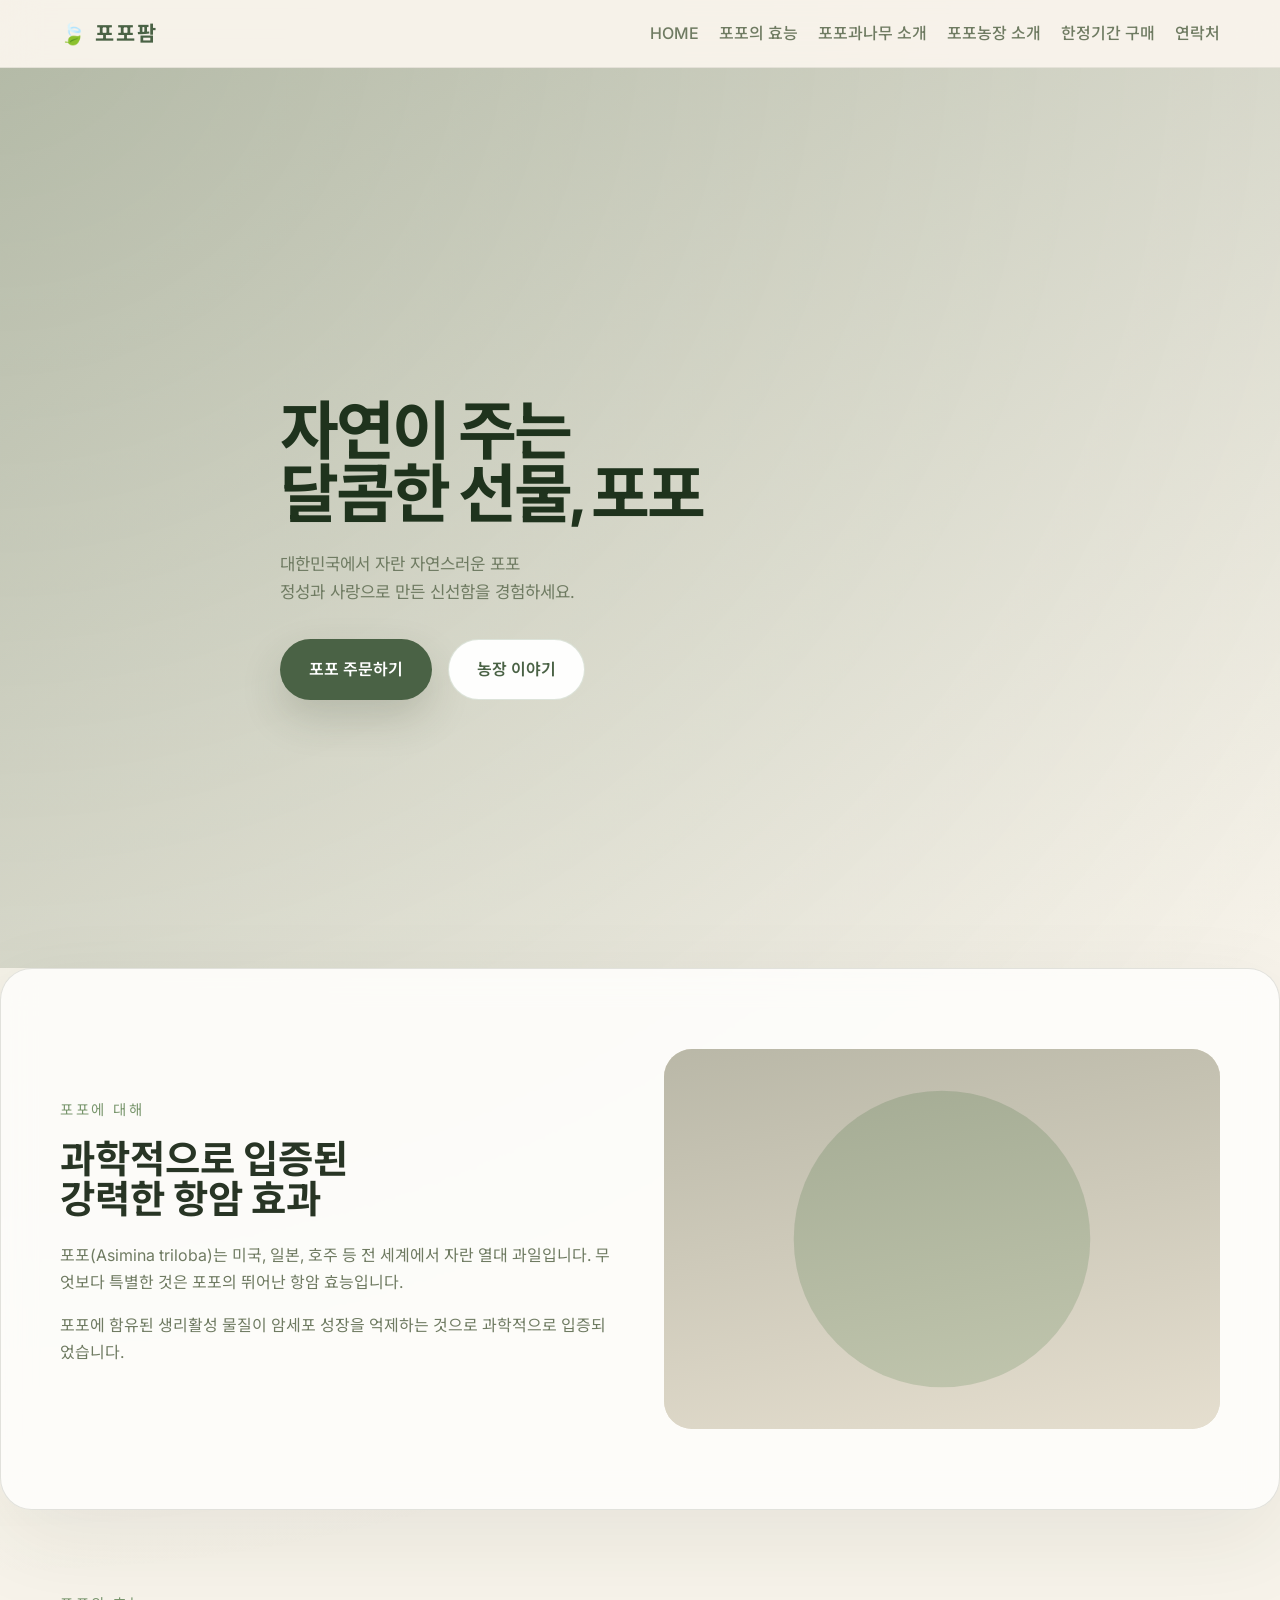
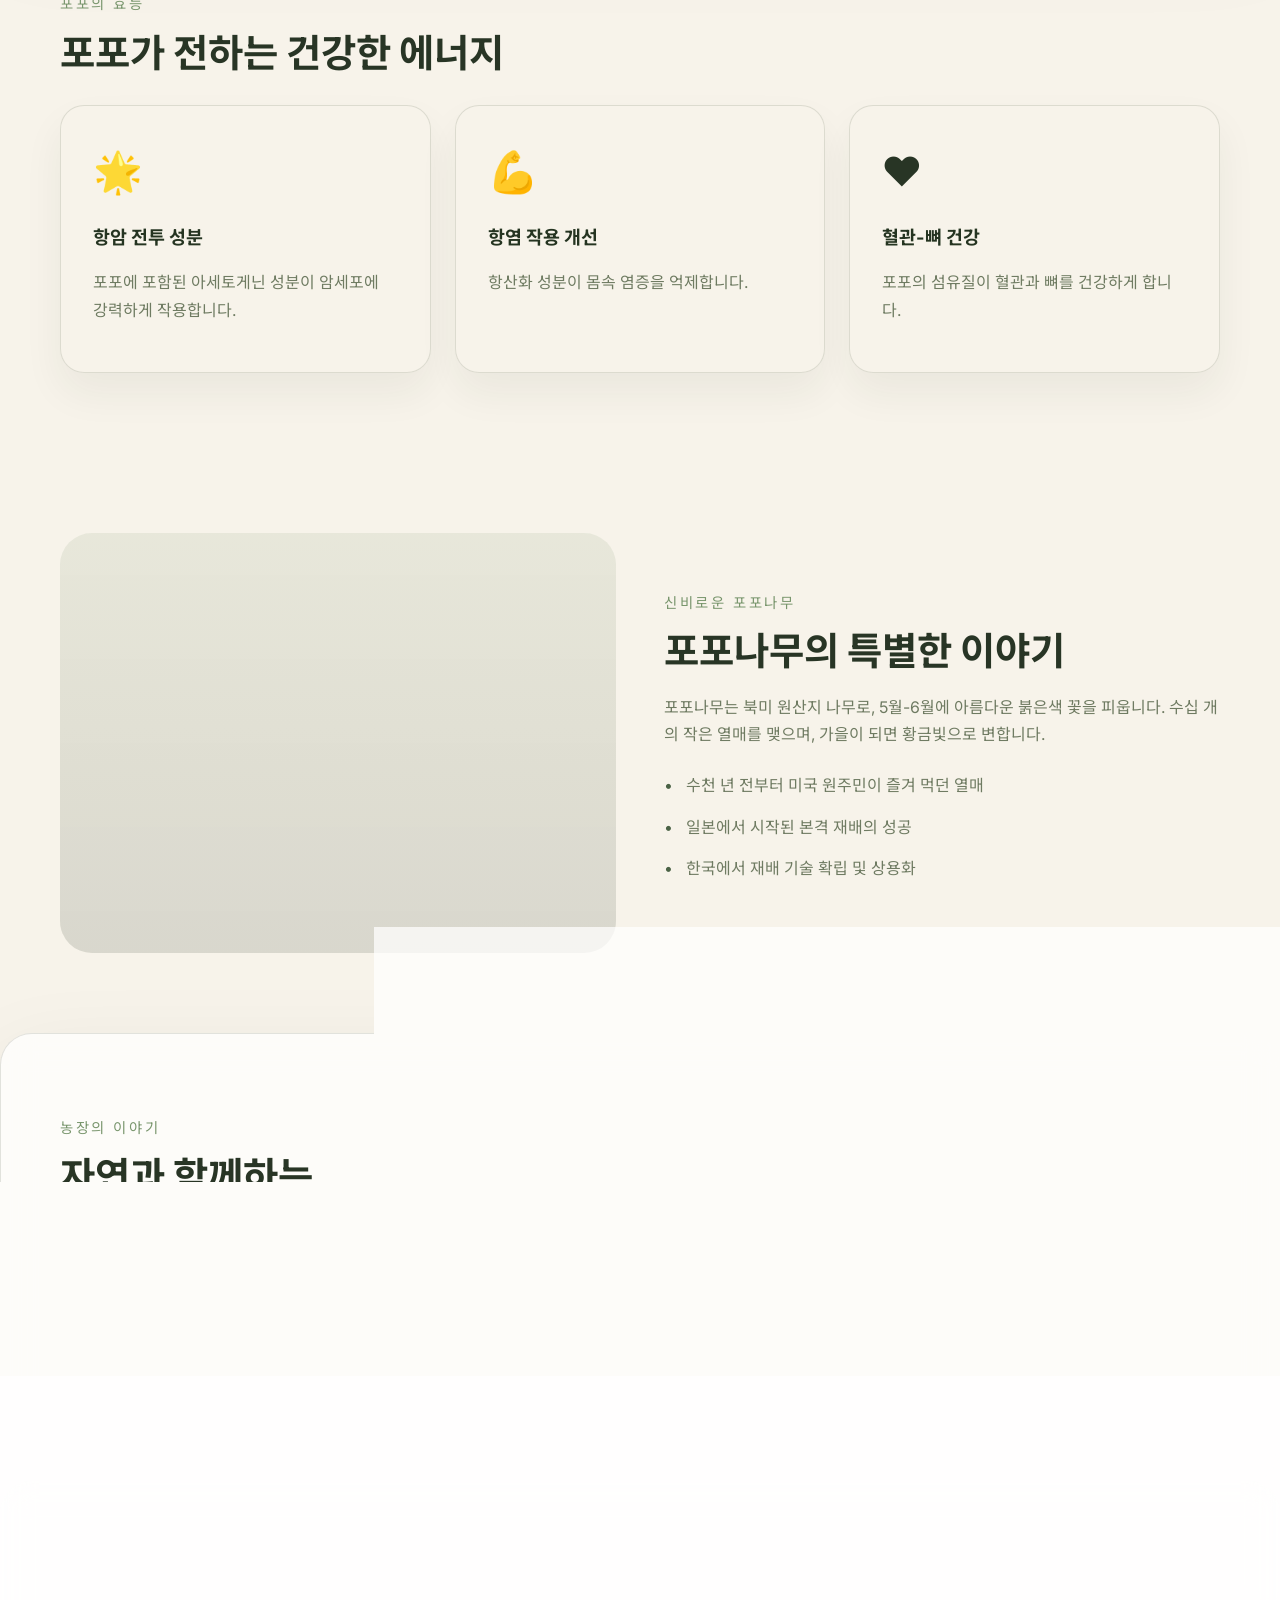
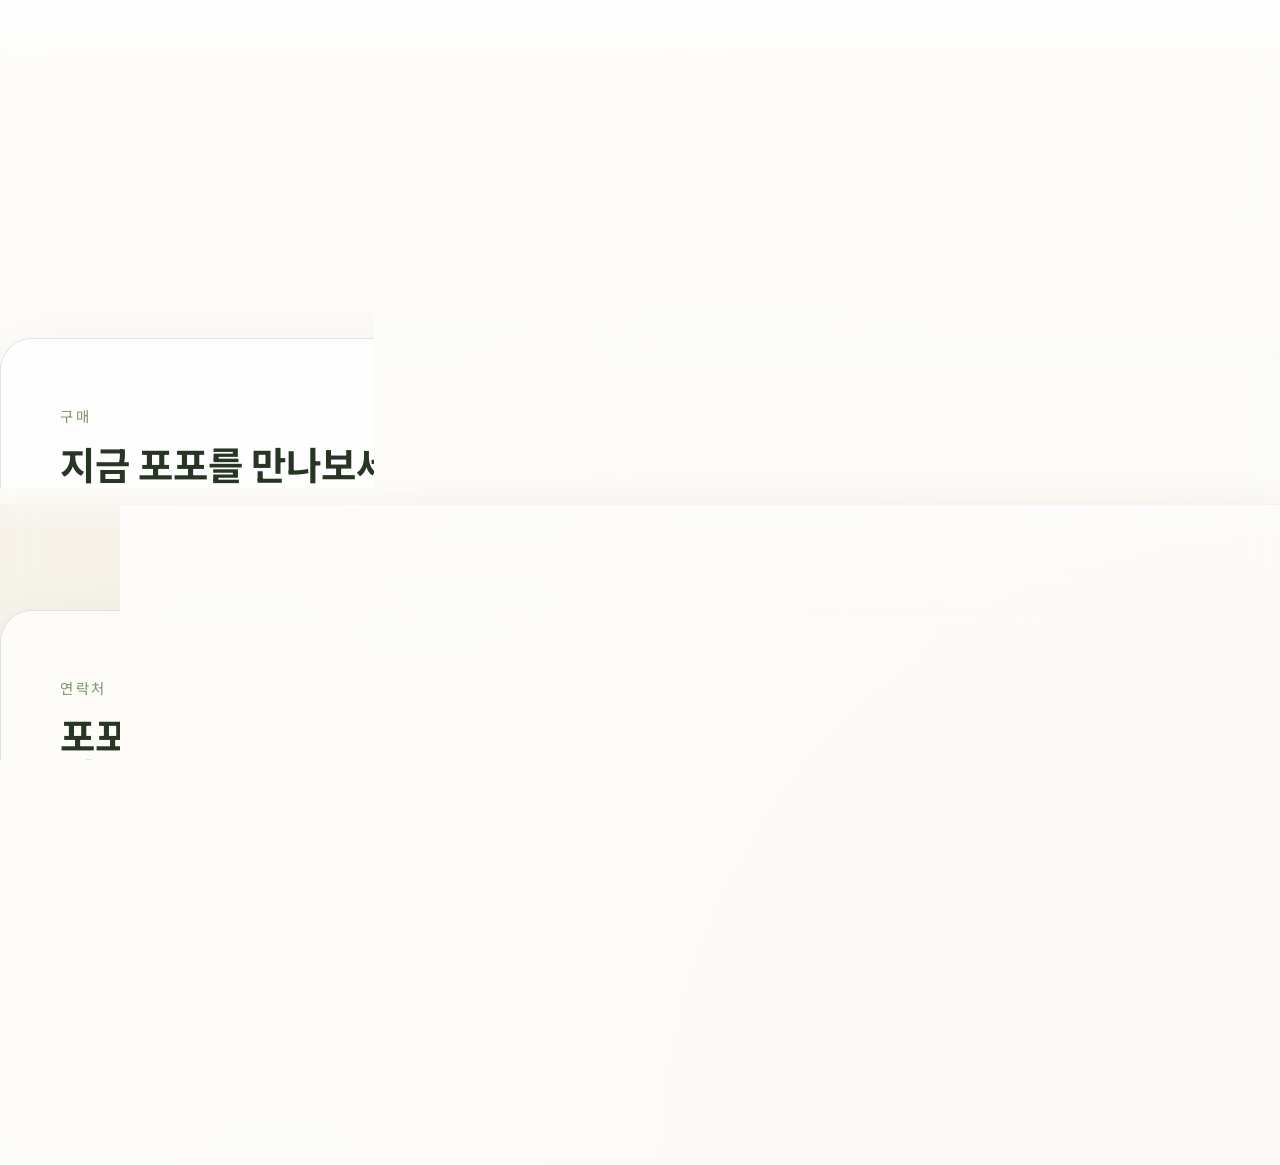
==== index.html @ f899f11c "first commit" ====
<!DOCTYPE html>
<html lang="ko">
<head>
  <meta charset="UTF-8" />
  <meta name="viewport" content="width=device-width, initial-scale=1.0" />
  <title>Haemi Popo Farm | 해미포포 농장</title>
  <meta name="description" content="Premium organic pawpaw farm brand from Korea. Discover the story, health benefits, and seasonality of Haemi Popo Farm." />
  <link rel="preconnect" href="https://fonts.googleapis.com" />
  <link rel="preconnect" href="https://fonts.gstatic.com" crossorigin />
  <link href="https://fonts.googleapis.com/css2?family=Inter:wght@400;500;600;700;800&family=Noto+Sans+KR:wght@400;500;600;700&display=swap" rel="stylesheet" />
  <link rel="stylesheet" href="styles.css" />
</head>
<body>
  <header class="site-header">
    <div class="container header-inner">
      <a class="brand" href="#hero">
        <span class="logo">🍃 포포팜</span>
      </a>
      <nav class="site-nav">
        <a href="#hero">HOME</a>
        <a href="#benefits">포포의 효능</a>
        <a href="#tree">포포과나무 소개</a>
        <a href="#story">포포농장 소개</a>
        <a href="buy.html">한정기간 구매</a>
        <a href="#contact">연락처</a>
      </nav>
      <button class="menu-toggle" aria-label="메뉴 열기">☰</button>
    </div>
  </header>

  <main>
    <section id="hero" class="hero-section">
      <div class="hero-overlay"></div>
      <div class="container hero-content">
        <h1>자연이 주는<br>달콤한 선물, 포포</h1>
        <p class="hero-copy">대한민국에서 자란 자연스러운 포포<br>정성과 사랑으로 만든 신선함을 경험하세요.</p>
        <div class="hero-actions">
          <a class="button button-primary" href="buy.html">포포 주문하기</a>
          <a class="button button-secondary" href="#story">농장 이야기</a>
        </div>
      </div>
    </section>

    <section id="about" class="panel panel-card reveal">
      <div class="container grid-2">
        <div>
          <span class="section-label">포포에 대해</span>
          <h2>과학적으로 입증된<br>강력한 항암 효과</h2>
          <p>포포(Asimina triloba)는 미국, 일본, 호주 등 전 세계에서 자란 열대 과일입니다. 무엇보다 특별한 것은 포포의 뛰어난 항암 효능입니다.</p>
          <p>포포에 함유된 생리활성 물질이 암세포 성장을 억제하는 것으로 과학적으로 입증되었습니다.</p>
        </div>
        <div class="photo-card photo-card-large">
          <div class="photo-card-inner" style="background-image: linear-gradient(170deg, rgba(34, 51, 33, 0.22), rgba(255, 255, 255, 0.04)), url('data:image/svg+xml,<svg xmlns=%22http://www.w3.org/2000/svg%22 viewBox=%220 0 300 300%22><rect fill=%22%23e4ddcd%22 width=%22300%22 height=%22300%22/><circle cx=%22150%22 cy=%22150%22 r=%2280%22 fill=%22%2378956c%22 opacity=%220.3%22/></svg>');"></div>
        </div>
      </div>
    </section>

    <section id="benefits" class="panel reveal">
      <div class="container">
        <span class="section-label">포포의 효능</span>
        <h2>포포가 전하는 건강한 에너지</h2>
        <div class="benefits-grid">
          <article class="benefit-item">
            <div class="benefit-icon">🌟</div>
            <h3>항암 전투 성분</h3>
            <p>포포에 포함된 아세토게닌 성분이 암세포에 강력하게 작용합니다.</p>
          </article>
          <article class="benefit-item">
            <div class="benefit-icon">💪</div>
            <h3>항염 작용 개선</h3>
            <p>항산화 성분이 몸속 염증을 억제합니다.</p>
          </article>
          <article class="benefit-item">
            <div class="benefit-icon">❤️</div>
            <h3>혈관-뼈 건강</h3>
            <p>포포의 섬유질이 혈관과 뼈를 건강하게 합니다.</p>
          </article>
        </div>
      </div>
    </section>

    <section id="tree" class="panel panel-split reveal">
      <div class="container grid-2 reverse-on-mobile">
        <div class="panel-image panel-image-tree"></div>
        <div>
          <span class="section-label">신비로운 포포나무</span>
          <h2>포포나무의 특별한 이야기</h2>
          <p>포포나무는 북미 원산지 나무로, 5월-6월에 아름다운 붉은색 꽃을 피웁니다. 수십 개의 작은 열매를 맺으며, 가을이 되면 황금빛으로 변합니다.</p>
          <ul class="list-simple">
            <li>수천 년 전부터 미국 원주민이 즐겨 먹던 열매</li>
            <li>일본에서 시작된 본격 재배의 성공</li>
            <li>한국에서 재배 기술 확립 및 상용화</li>
          </ul>
        </div>
      </div>
    </section>

    <section id="story" class="panel panel-card reveal">
      <div class="container grid-2">
        <div>
          <span class="section-label">농장의 이야기</span>
          <h2>자연과 함께하는<br>포포농장의 여정</h2>
          <p>포포농장은 자연의 리듬에 맞춰 포포를 재배합니다. 햇빛, 바람, 빗소리까지 모두가 포포의 성장에 영향을 미칩니다.</p>
          <p>우리는 포포를 상품이 아닌 자연의 선물로 봅니다. 농부의 손으로 정성스럽게 키운 포포는 여러분의 건강과 행복을 위해 자라고 있습니다.</p>
        </div>
        <div class="quote-card">
          <p>"자연이 주는 건강함과 농장의 따뜻한 감성을 모두에게 전하고 싶습니다."</p>
          <span>— 포포 농장주</span>
        </div>
      </div>
    </section>

    <section id="season" class="panel panel-season reveal">
      <div class="container">
        <span class="section-label">판매 기간</span>
        <h2>9월 중순~10월 말</h2>
        <p>포포농장의 신선한 포포는 매년 9월 중순부터 10월 말까지 한정 판매됩니다. 자연이 만든 최고의 맛을 이 시기에만 경험할 수 있습니다.</p>
        <div class="season-grid">
          <div class="season-card">
            <h3>출시</h3>
            <p>9월 중순</p>
          </div>
          <div class="season-card">
            <h3>최적</h3>
            <p>10월 초</p>
          </div>
          <div class="season-card">
            <h3>마감</h3>
            <p>10월 말</p>
          </div>
        </div>
      </div>
    </section>

    <section id="purchase" class="panel panel-cta reveal">
      <div class="container cta-content">
        <div>
          <span class="section-label">구매</span>
          <h2>지금 포포를 만나보세요</h2>
          <p>자연이 빚어낸 달콤한 선물을 당신의 집 앞까지 배송해 드립니다.</p>
        </div>
        <a class="button button-primary" href="buy.html">구매 페이지로 이동</a>
      </div>
    </section>

    <section id="contact" class="panel panel-contact reveal">
      <div class="container grid-2 reverse-on-mobile">
        <div>
          <span class="section-label">연락처</span>
          <h2>포포농장에<br>연락하세요</h2>
          <p>문의사항, 주문, 협업 제안 등 언제든지 연락주세요. 포포농장의 신선한 소식을 전해드립니다.</p>
          <div class="contact-grid">
            <div>
              <strong>📧 이메일</strong>
              <p><a href="mailto:popopark@farm.com">popopark@farm.com</a></p>
            </div>
            <div>
              <strong>📞 전화</strong>
              <p><a href="tel:010-1234-5678">010-1234-5678</a></p>
            </div>
            <div>
              <strong>🕐 운영시간</strong>
              <p>9월 중순 ~ 10월 말</p>
            </div>
            <div>
              <strong>📍 위치</strong>
              <p>경북 경산시</p>
            </div>
          </div>
        </div>
        <div class="photo-card photo-card-small"></div>
      </div>
    </section>
  </main>

  <script src="script.js"></script>
</body>
</html>
---- styles.css ----
:root {
  color-scheme: light;
  font-family: 'Inter', 'Noto Sans KR', system-ui, sans-serif;
  color: #24311a;
  background: #f7f3ea;
  --bg: #f7f3ea;
  --surface: rgba(255, 255, 255, 0.9);
  --surface-strong: rgba(255, 255, 255, 0.98);
  --text: #283525;
  --muted: #6f7b62;
  --accent: #78956c;
  --accent-dark: #4a6245;
  --border: rgba(102, 108, 91, 0.18);
  --shadow: 0 30px 90px rgba(40, 49, 26, 0.08);
}

* {
  box-sizing: border-box;
}

html {
  scroll-behavior: smooth;
}

body {
  margin: 0;
  min-height: 100vh;
  background: radial-gradient(circle at top left, rgba(178, 195, 159, 0.14), transparent 35%),
    radial-gradient(circle at bottom right, rgba(201, 188, 159, 0.15), transparent 30%),
    var(--bg);
  color: var(--text);
  line-height: 1.7;
}

img {
  max-width: 100%;
  display: block;
}

button,
input,
textarea,
select {
  font: inherit;
}

.container {
  width: min(1160px, calc(100% - 3rem));
  margin: 0 auto;
}

.site-header {
  position: sticky;
  top: 0;
  z-index: 20;
  backdrop-filter: blur(18px);
  background: rgba(247, 243, 234, 0.85);
  border-bottom: 1px solid rgba(102, 108, 91, 0.12);
}

.header-inner {
  display: flex;
  align-items: center;
  justify-content: space-between;
  gap: 1rem;
  padding: 1rem 0;
}

.brand {
  font-size: 1rem;
  font-weight: 700;
  letter-spacing: 0.12em;
  color: var(--accent-dark);
  text-decoration: none;
}

.logo {
  font-size: 1.3rem;
}

.site-nav {
  display: flex;
  gap: 1.25rem;
  align-items: center;
}

.site-nav a {
  color: var(--muted);
  text-decoration: none;
  font-weight: 500;
  transition: color 0.25s ease;
}

.site-nav a:hover,
.site-nav a:focus-visible {
  color: var(--accent-dark);
}

.menu-toggle {
  display: none;
  border: none;
  background: transparent;
  color: var(--accent-dark);
  font-size: 1.5rem;
}

.hero-section {
  position: relative;
  min-height: 100vh;
  display: flex;
  align-items: center;
  padding: 4rem 0;
  overflow: hidden;
}

.hero-overlay {
  position: absolute;
  inset: 0;
  background: linear-gradient(to bottom right, rgba(30, 55, 20, 0.28), rgba(247, 243, 234, 0.1));
  pointer-events: none;
}

.hero-content {
  position: relative;
  max-width: 720px;
  padding-top: 4rem;
}

.eyebrow {
  margin: 0 0 1rem;
  display: inline-block;
  font-size: 0.85rem;
  letter-spacing: 0.2em;
  text-transform: uppercase;
  color: var(--accent);
}

.hero-section h1 {
  margin: 0;
  font-size: clamp(3rem, 5vw, 4.8rem);
  line-height: 0.98;
  letter-spacing: -0.05em;
  color: #1f331d;
}

.hero-copy {
  margin: 1.5rem 0 2rem;
  max-width: 34rem;
  font-size: 1.05rem;
  color: var(--muted);
}

.hero-actions {
  display: flex;
  flex-wrap: wrap;
  gap: 1rem;
}

.button {
  display: inline-flex;
  align-items: center;
  justify-content: center;
  padding: 1rem 1.75rem;
  border-radius: 999px;
  border: 1px solid transparent;
  text-decoration: none;
  font-weight: 600;
  transition: transform 0.25s ease, box-shadow 0.25s ease, background 0.25s ease;
}

.button:hover,
.button:focus-visible {
  transform: translateY(-1px);
}

.button-primary {
  background: var(--accent-dark);
  color: white;
  box-shadow: 0 18px 40px rgba(51, 63, 38, 0.18);
}

.button-secondary {
  background: rgba(255, 255, 255, 0.96);
  color: var(--accent-dark);
  border-color: rgba(120, 149, 108, 0.25);
}

.panel {
  padding: 5rem 0;
}

.panel-card,
.panel-season,
.panel-contact,
.panel-cta {
  background: rgba(255, 255, 255, 0.72);
  backdrop-filter: blur(16px);
  border: 1px solid var(--border);
  box-shadow: var(--shadow);
  border-radius: 32px;
}

.panel-card {
  overflow: hidden;
}

.grid-2 {
  display: grid;
  grid-template-columns: 1fr 1fr;
  gap: 3rem;
  align-items: center;
}

.section-label {
  display: inline-flex;
  margin-bottom: 1rem;
  font-size: 0.9rem;
  color: var(--accent);
  letter-spacing: 0.18em;
  text-transform: uppercase;
}

.panel h2,
.benefit-item h3,
.quote-card p,
.section-label {
  font-family: 'Inter', 'Noto Sans KR', sans-serif;
}

.panel h2 {
  margin: 0 0 1.4rem;
  font-size: clamp(2rem, 3vw, 3rem);
  line-height: 1.05;
}

.panel p {
  color: var(--muted);
  font-size: 1rem;
}

.photo-card {
  border-radius: 28px;
  overflow: hidden;
  min-height: 380px;
  background-color: #e4ddcd;
  position: relative;
}

.photo-card-inner {
  position: absolute;
  inset: 0;
  background-image: linear-gradient(170deg, rgba(34, 51, 33, 0.22), rgba(255, 255, 255, 0.04)),
    url('https://images.unsplash.com/photo-1501004318641-b39e6451bec6?auto=format&fit=crop&w=1000&q=80');
  background-size: cover;
  background-position: center;
}

.photo-card-small {
  min-height: 260px;
  background-image: linear-gradient(180deg, rgba(120, 149, 108, 0.12), transparent),
    url('https://images.unsplash.com/photo-1501004318641-b39e6451bec6?auto=format&fit=crop&w=900&q=80');
  background-size: cover;
  background-position: center;
}

.photo-card-large .photo-card-inner {
  background-image: linear-gradient(170deg, rgba(34, 51, 33, 0.18), rgba(255, 255, 255, 0.08)),
    url('https://images.unsplash.com/photo-1519681393784-d120267933ba?auto=format&fit=crop&w=1000&q=80');
}

.benefits-grid {
  display: grid;
  grid-template-columns: repeat(3, minmax(0, 1fr));
  gap: 1.5rem;
  margin-top: 2rem;
}

.benefit-item {
  background: rgba(247, 243, 234, 0.92);
  border: 1px solid var(--border);
  border-radius: 24px;
  padding: 2rem;
  box-shadow: 0 20px 40px rgba(40, 49, 26, 0.06);
}

.benefit-icon {
  font-size: 2.5rem;
  margin-bottom: 1rem;
  display: block;
}

.benefit-item h3 {
  margin-top: 0;
  margin-bottom: 0.85rem;
  font-size: 1.15rem;
  color: #253421;
}

.panel-split {
  position: relative;
}

.panel-image {
  min-height: 420px;
  border-radius: 32px;
  background-image: linear-gradient(180deg, rgba(120, 149, 108, 0.12), rgba(33, 50, 29, 0.14)), url('https://images.unsplash.com/photo-1518609878373-06d740f60d8b?auto=format&fit=crop&w=1000&q=80');
  background-size: cover;
  background-position: center;
}

.list-simple {
  margin: 1.5rem 0 0;
  padding: 0;
  list-style: none;
  color: var(--muted);
}

.list-simple li {
  margin-bottom: 0.9rem;
  position: relative;
  padding-left: 1.4rem;
}

.list-simple li::before {
  content: '•';
  position: absolute;
  left: 0;
  color: var(--accent-dark);
}

.quote-card {
  padding: 2.5rem;
  border-radius: 28px;
  background: rgba(119, 133, 104, 0.06);
  border: 1px solid rgba(120, 149, 108, 0.14);
}

.quote-card p {
  margin: 0 0 1.3rem;
  font-size: 1.15rem;
  color: #2b3d28;
  line-height: 1.8;
}

.quote-card span {
  color: var(--muted);
}

.season-grid {
  display: grid;
  grid-template-columns: repeat(3, minmax(0, 1fr));
  gap: 1.25rem;
  margin-top: 2rem;
}

.season-card {
  padding: 1.8rem;
  border-radius: 24px;
  background: rgba(255, 255, 255, 0.85);
  border: 1px solid var(--border);
}

.season-card h3 {
  margin: 0 0 0.75rem;
  color: var(--accent-dark);
}

.season-card p {
  margin: 0;
}

.panel-cta {
  padding: 4rem 0;
}

.cta-content {
  display: flex;
  gap: 2rem;
  align-items: center;
  justify-content: space-between;
}

.panel-cta h2 {
  margin-bottom: 1rem;
}

.panel-contact {
  padding: 4rem 0;
}

.contact-grid {
  margin-top: 1.8rem;
  display: grid;
  grid-template-columns: repeat(2, minmax(0, 1fr));
  gap: 1.5rem;
}

.contact-grid strong {
  display: block;
  margin-bottom: 0.5rem;
}

.contact-grid a {
  color: var(--accent-dark);
  text-decoration: none;
  font-weight: 600;
  transition: color 0.25s ease;
}

.contact-grid a:hover {
  color: var(--accent);
}

.reveal {
  opacity: 0;
  transform: translateY(40px);
  transition: opacity 0.9s ease, transform 0.9s ease;
}

.reveal.visible {
  opacity: 1;
  transform: translateY(0);
}

@media (max-width: 900px) {
  .grid-2,
  .season-grid,
  .contact-grid,
  .cta-content {
    grid-template-columns: 1fr;
  }

  .panel-image,
  .photo-card {
    min-height: 320px;
  }
}

@media (max-width: 740px) {
  .hero-section {
    min-height: auto;
    padding: 3rem 0 2rem;
  }

  .hero-content {
    padding-top: 2rem;
  }

  .hero-copy {
    font-size: 1rem;
  }

  .site-nav {
    position: absolute;
    top: 100%;
    left: 0;
    right: 0;
    background: rgba(247, 243, 234, 0.98);
    backdrop-filter: blur(18px);
    flex-direction: column;
    gap: 0;
    display: none;
    border-bottom: 1px solid var(--border);
  }

  .site-nav.open {
    display: flex;
  }

  .site-nav a {
    padding: 1rem 1.5rem;
    border-bottom: 1px solid var(--border);
  }

  .menu-toggle {
    display: inline-flex;
  }

  .panel {
    padding: 3rem 0;
  }

  .container {
    width: min(100%, calc(100% - 2rem));
  }
}

@media (max-width: 560px) {
  .hero-section h1 {
    font-size: 2.8rem;
  }

  .button {
    width: 100%;
  }
}
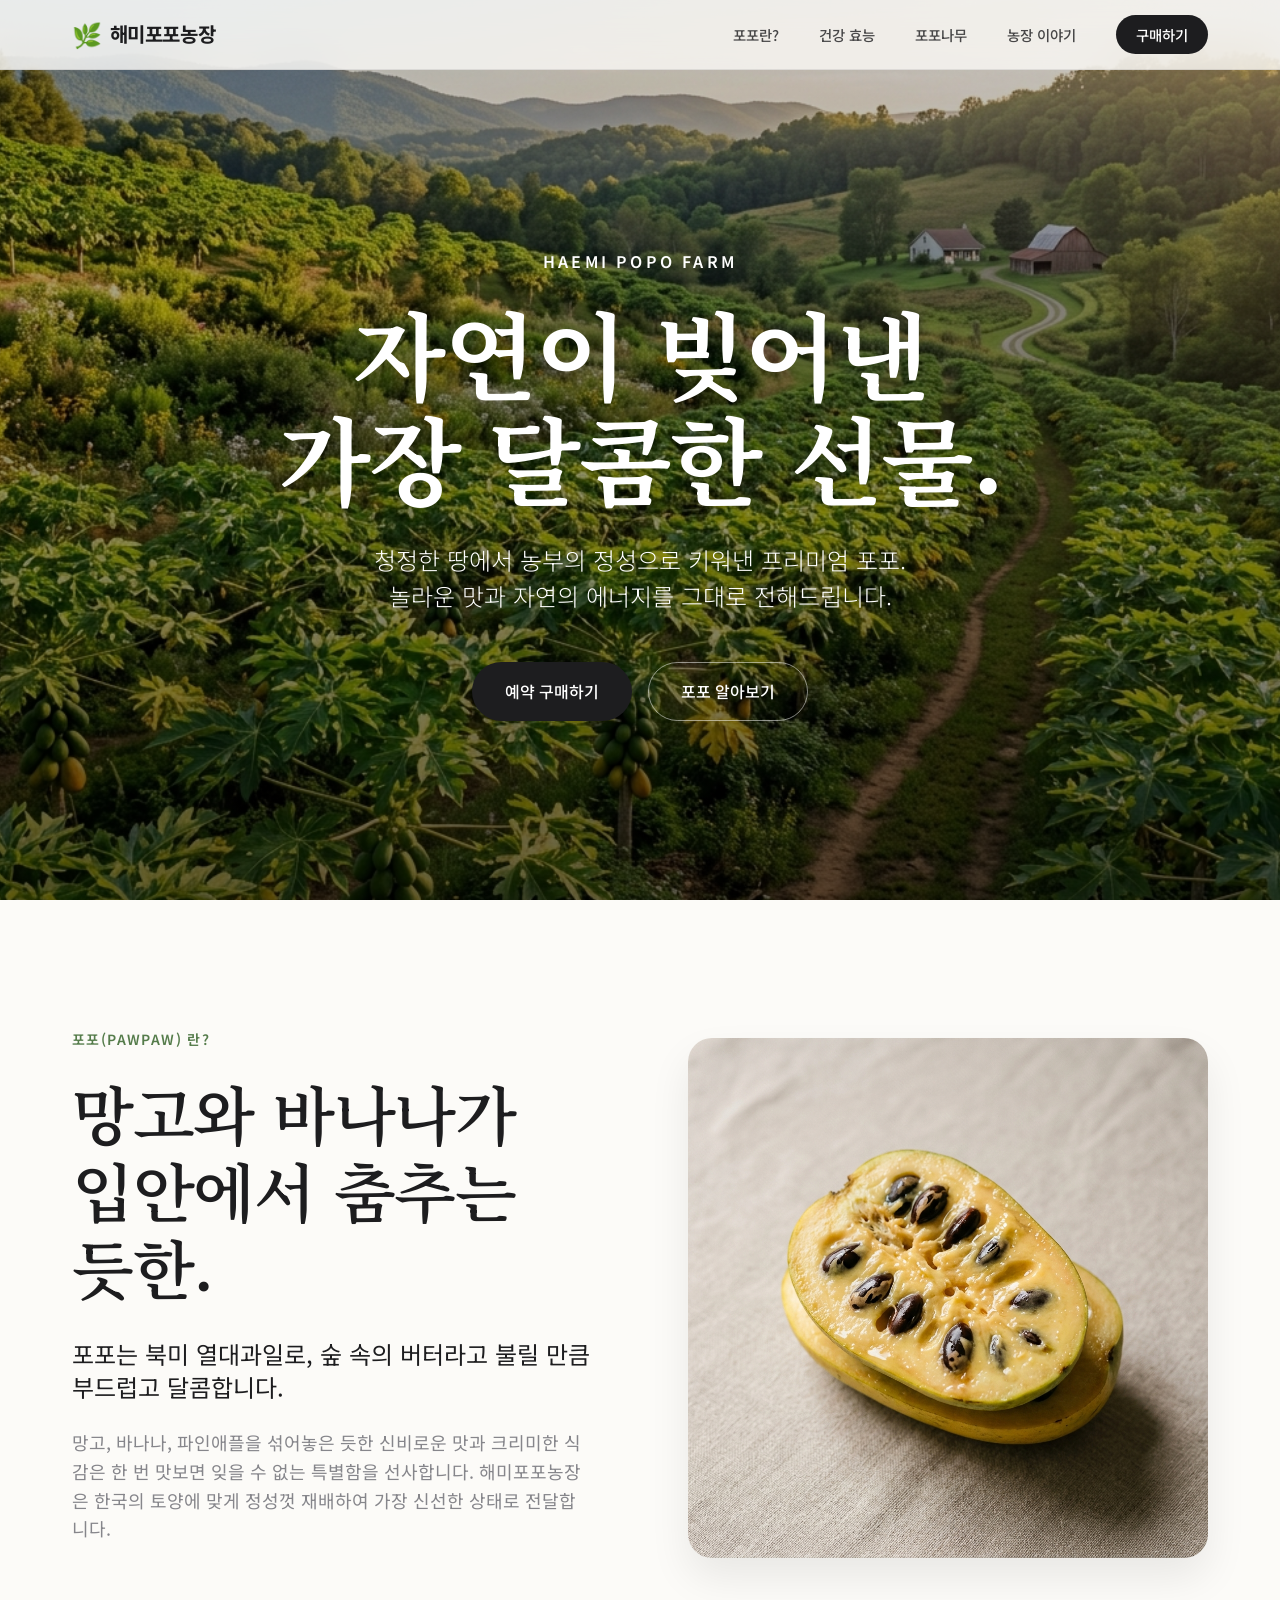
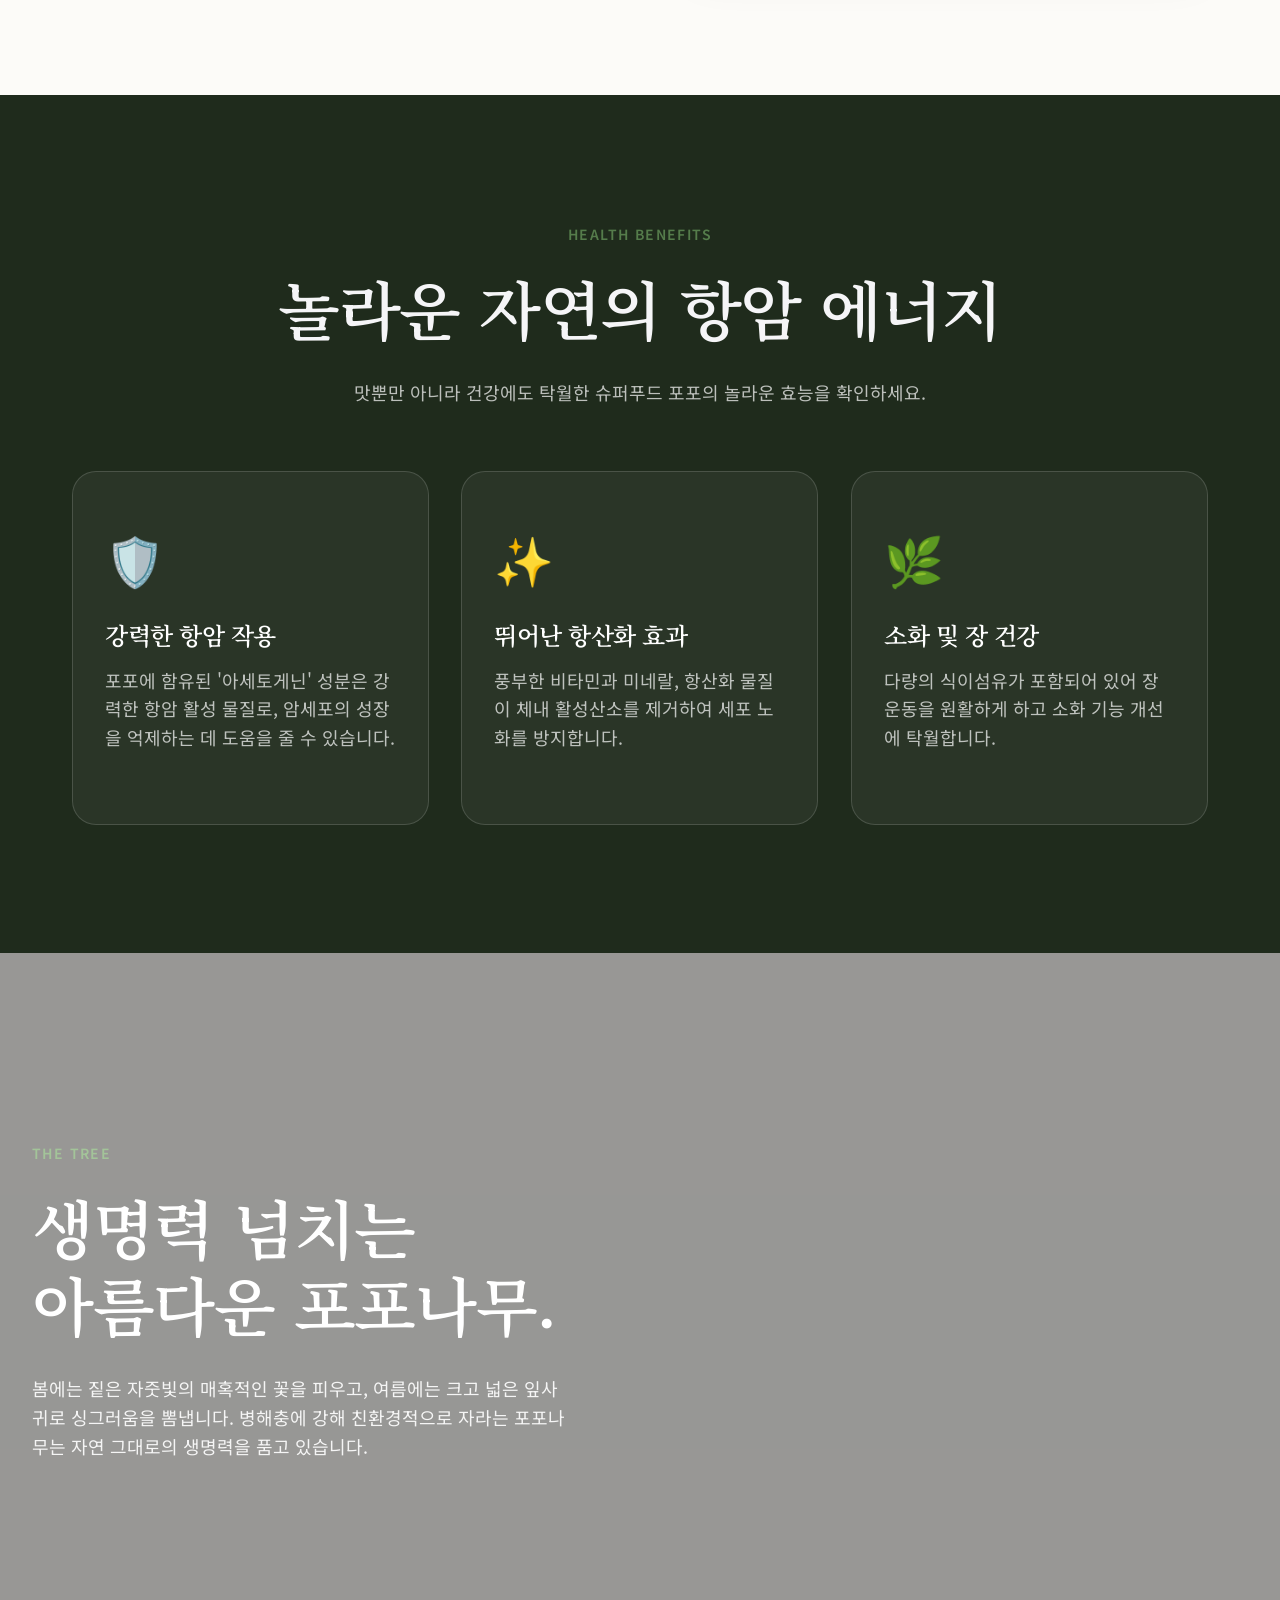
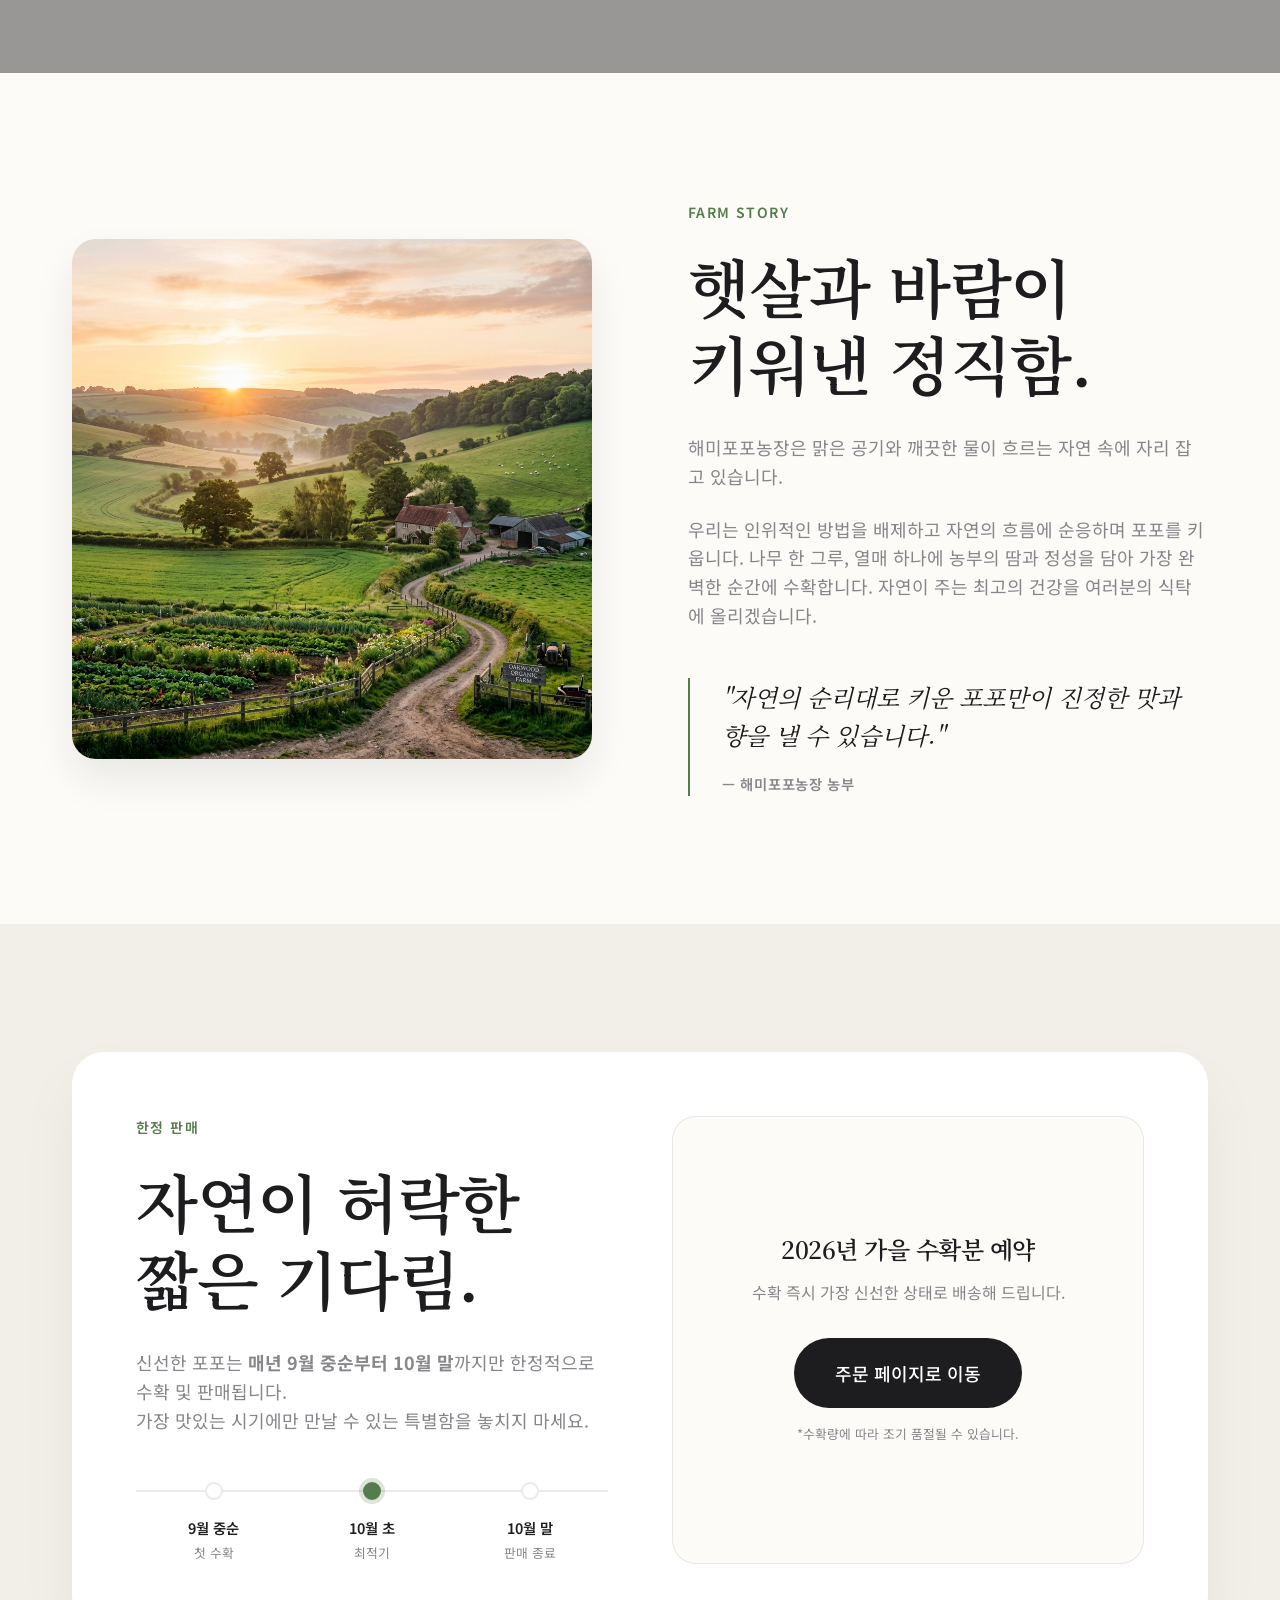
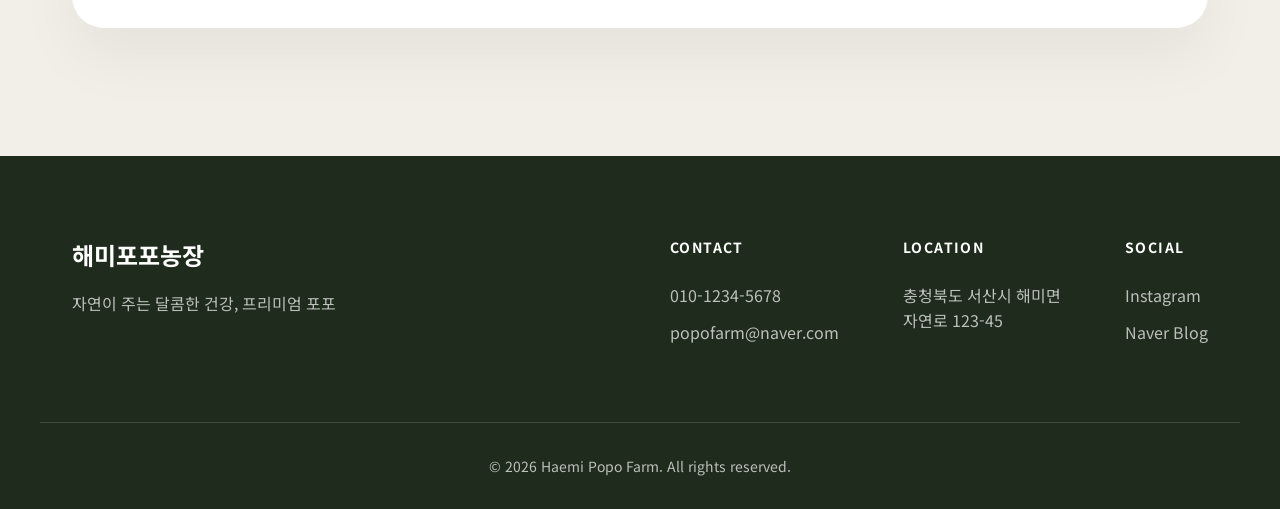
==== commit 7374e4ad: "포포팜 리뉴얼" ====
--- a/index.html
+++ b/index.html
@@ -3,176 +3,188 @@
 <head>
   <meta charset="UTF-8" />
   <meta name="viewport" content="width=device-width, initial-scale=1.0" />
-  <title>Haemi Popo Farm | 해미포포 농장</title>
-  <meta name="description" content="Premium organic pawpaw farm brand from Korea. Discover the story, health benefits, and seasonality of Haemi Popo Farm." />
+  <title>Haemi Popo Farm | 프리미엄 해미포포농장</title>
+  <meta name="description" content="대한민국에서 자란 자연스러운 프리미엄 포포. 해미포포농장의 정성과 사랑으로 만든 신선함을 경험하세요." />
+  
+  <!-- Modern Typography: Noto Serif KR for headings, Noto Sans KR for body -->
   <link rel="preconnect" href="https://fonts.googleapis.com" />
   <link rel="preconnect" href="https://fonts.gstatic.com" crossorigin />
-  <link href="https://fonts.googleapis.com/css2?family=Inter:wght@400;500;600;700;800&family=Noto+Sans+KR:wght@400;500;600;700&display=swap" rel="stylesheet" />
+  <link href="https://fonts.googleapis.com/css2?family=Noto+Sans+KR:wght@300;400;500;700&family=Noto+Serif+KR:wght@400;500;600;700&display=swap" rel="stylesheet" />
+  
   <link rel="stylesheet" href="styles.css" />
 </head>
 <body>
   <header class="site-header">
     <div class="container header-inner">
       <a class="brand" href="#hero">
-        <span class="logo">🍃 포포팜</span>
+        <span class="logo-icon">🌿</span>
+        <span class="logo-text">해미포포농장</span>
       </a>
       <nav class="site-nav">
-        <a href="#hero">HOME</a>
-        <a href="#benefits">포포의 효능</a>
-        <a href="#tree">포포과나무 소개</a>
-        <a href="#story">포포농장 소개</a>
-        <a href="buy.html">한정기간 구매</a>
-        <a href="#contact">연락처</a>
+        <a href="#about">포포란?</a>
+        <a href="#benefits">건강 효능</a>
+        <a href="#tree">포포나무</a>
+        <a href="#story">농장 이야기</a>
+        <a href="#purchase" class="nav-cta">구매하기</a>
       </nav>
-      <button class="menu-toggle" aria-label="메뉴 열기">☰</button>
+      <button class="menu-toggle" aria-label="메뉴 열기">
+        <svg width="24" height="24" viewBox="0 0 24 24" fill="none" stroke="currentColor" stroke-width="2"><line x1="3" y1="12" x2="21" y2="12"></line><line x1="3" y1="6" x2="21" y2="6"></line><line x1="3" y1="18" x2="21" y2="18"></line></svg>
+      </button>
     </div>
   </header>
 
   <main>
     <section id="hero" class="hero-section">
+      <div class="hero-bg" style="background-image: url('assets/hero_farm_bg_1778646714036.png');"></div>
       <div class="hero-overlay"></div>
-      <div class="container hero-content">
-        <h1>자연이 주는<br>달콤한 선물, 포포</h1>
-        <p class="hero-copy">대한민국에서 자란 자연스러운 포포<br>정성과 사랑으로 만든 신선함을 경험하세요.</p>
-        <div class="hero-actions">
-          <a class="button button-primary" href="buy.html">포포 주문하기</a>
-          <a class="button button-secondary" href="#story">농장 이야기</a>
+      <div class="container hero-content reveal">
+        <span class="eyebrow fade-up" style="animation-delay: 0.1s;">Haemi Popo Farm</span>
+        <h1 class="fade-up" style="animation-delay: 0.2s;">자연이 빚어낸<br>가장 달콤한 선물.</h1>
+        <p class="hero-copy fade-up" style="animation-delay: 0.3s;">청정한 땅에서 농부의 정성으로 키워낸 프리미엄 포포.<br>놀라운 맛과 자연의 에너지를 그대로 전해드립니다.</p>
+        <div class="hero-actions fade-up" style="animation-delay: 0.4s;">
+          <a class="button button-primary" href="#purchase">예약 구매하기</a>
+          <a class="button button-secondary" href="#about">포포 알아보기</a>
         </div>
       </div>
     </section>
 
-    <section id="about" class="panel panel-card reveal">
+    <section id="about" class="panel panel-split">
       <div class="container grid-2">
-        <div>
-          <span class="section-label">포포에 대해</span>
-          <h2>과학적으로 입증된<br>강력한 항암 효과</h2>
-          <p>포포(Asimina triloba)는 미국, 일본, 호주 등 전 세계에서 자란 열대 과일입니다. 무엇보다 특별한 것은 포포의 뛰어난 항암 효능입니다.</p>
-          <p>포포에 함유된 생리활성 물질이 암세포 성장을 억제하는 것으로 과학적으로 입증되었습니다.</p>
+        <div class="reveal left">
+          <span class="section-label">포포(Pawpaw) 란?</span>
+          <h2>망고와 바나나가<br>입안에서 춤추는 듯한.</h2>
+          <p class="lead">포포는 북미 열대과일로, 숲 속의 버터라고 불릴 만큼 부드럽고 달콤합니다.</p>
+          <p>망고, 바나나, 파인애플을 섞어놓은 듯한 신비로운 맛과 크리미한 식감은 한 번 맛보면 잊을 수 없는 특별함을 선사합니다. 해미포포농장은 한국의 토양에 맞게 정성껏 재배하여 가장 신선한 상태로 전달합니다.</p>
         </div>
-        <div class="photo-card photo-card-large">
-          <div class="photo-card-inner" style="background-image: linear-gradient(170deg, rgba(34, 51, 33, 0.22), rgba(255, 255, 255, 0.04)), url('data:image/svg+xml,<svg xmlns=%22http://www.w3.org/2000/svg%22 viewBox=%220 0 300 300%22><rect fill=%22%23e4ddcd%22 width=%22300%22 height=%22300%22/><circle cx=%22150%22 cy=%22150%22 r=%2280%22 fill=%22%2378956c%22 opacity=%220.3%22/></svg>');"></div>
+        <div class="photo-card reveal right">
+          <img src="assets/pawpaw_fruit_cut_1778646834562.png" alt="반으로 자른 신선한 포포 열매" class="photo-img">
         </div>
       </div>
     </section>
 
-    <section id="benefits" class="panel reveal">
+    <section id="benefits" class="panel panel-dark">
+      <div class="container text-center reveal up">
+        <span class="section-label">Health Benefits</span>
+        <h2 class="section-title">놀라운 자연의 항암 에너지</h2>
+        <p class="section-subtitle">맛뿐만 아니라 건강에도 탁월한 슈퍼푸드 포포의 놀라운 효능을 확인하세요.</p>
+      </div>
       <div class="container">
-        <span class="section-label">포포의 효능</span>
-        <h2>포포가 전하는 건강한 에너지</h2>
         <div class="benefits-grid">
-          <article class="benefit-item">
-            <div class="benefit-icon">🌟</div>
-            <h3>항암 전투 성분</h3>
-            <p>포포에 포함된 아세토게닌 성분이 암세포에 강력하게 작용합니다.</p>
+          <article class="benefit-card reveal up" style="transition-delay: 0.1s;">
+            <div class="benefit-icon">🛡️</div>
+            <h3>강력한 항암 작용</h3>
+            <p>포포에 함유된 '아세토게닌' 성분은 강력한 항암 활성 물질로, 암세포의 성장을 억제하는 데 도움을 줄 수 있습니다.</p>
           </article>
-          <article class="benefit-item">
-            <div class="benefit-icon">💪</div>
-            <h3>항염 작용 개선</h3>
-            <p>항산화 성분이 몸속 염증을 억제합니다.</p>
+          <article class="benefit-card reveal up" style="transition-delay: 0.2s;">
+            <div class="benefit-icon">✨</div>
+            <h3>뛰어난 항산화 효과</h3>
+            <p>풍부한 비타민과 미네랄, 항산화 물질이 체내 활성산소를 제거하여 세포 노화를 방지합니다.</p>
           </article>
-          <article class="benefit-item">
-            <div class="benefit-icon">❤️</div>
-            <h3>혈관-뼈 건강</h3>
-            <p>포포의 섬유질이 혈관과 뼈를 건강하게 합니다.</p>
+          <article class="benefit-card reveal up" style="transition-delay: 0.3s;">
+            <div class="benefit-icon">🌿</div>
+            <h3>소화 및 장 건강</h3>
+            <p>다량의 식이섬유가 포함되어 있어 장 운동을 원활하게 하고 소화 기능 개선에 탁월합니다.</p>
           </article>
         </div>
       </div>
     </section>
 
-    <section id="tree" class="panel panel-split reveal">
-      <div class="container grid-2 reverse-on-mobile">
-        <div class="panel-image panel-image-tree"></div>
-        <div>
-          <span class="section-label">신비로운 포포나무</span>
-          <h2>포포나무의 특별한 이야기</h2>
-          <p>포포나무는 북미 원산지 나무로, 5월-6월에 아름다운 붉은색 꽃을 피웁니다. 수십 개의 작은 열매를 맺으며, 가을이 되면 황금빛으로 변합니다.</p>
-          <ul class="list-simple">
-            <li>수천 년 전부터 미국 원주민이 즐겨 먹던 열매</li>
-            <li>일본에서 시작된 본격 재배의 성공</li>
-            <li>한국에서 재배 기술 확립 및 상용화</li>
-          </ul>
-        </div>
+    <section id="tree" class="panel panel-parallax">
+      <div class="parallax-bg" style="background-image: url('assets/pawpaw_tree_1778646967837.png');"></div>
+      <div class="parallax-overlay"></div>
+      <div class="container parallax-content reveal up">
+        <span class="section-label light">The Tree</span>
+        <h2>생명력 넘치는<br>아름다운 포포나무.</h2>
+        <p>봄에는 짙은 자줏빛의 매혹적인 꽃을 피우고, 여름에는 크고 넓은 잎사귀로 싱그러움을 뽐냅니다. 병해충에 강해 친환경적으로 자라는 포포나무는 자연 그대로의 생명력을 품고 있습니다.</p>
       </div>
     </section>
 
-    <section id="story" class="panel panel-card reveal">
-      <div class="container grid-2">
-        <div>
-          <span class="section-label">농장의 이야기</span>
-          <h2>자연과 함께하는<br>포포농장의 여정</h2>
-          <p>포포농장은 자연의 리듬에 맞춰 포포를 재배합니다. 햇빛, 바람, 빗소리까지 모두가 포포의 성장에 영향을 미칩니다.</p>
-          <p>우리는 포포를 상품이 아닌 자연의 선물로 봅니다. 농부의 손으로 정성스럽게 키운 포포는 여러분의 건강과 행복을 위해 자라고 있습니다.</p>
+    <section id="story" class="panel">
+      <div class="container grid-2 reverse-on-mobile">
+        <div class="photo-card reveal left">
+          <img src="assets/farm_scenery_1778646991649.png" alt="평화로운 해미포포농장 풍경" class="photo-img">
         </div>
-        <div class="quote-card">
-          <p>"자연이 주는 건강함과 농장의 따뜻한 감성을 모두에게 전하고 싶습니다."</p>
-          <span>— 포포 농장주</span>
-        </div>
-      </div>
-    </section>
-
-    <section id="season" class="panel panel-season reveal">
-      <div class="container">
-        <span class="section-label">판매 기간</span>
-        <h2>9월 중순~10월 말</h2>
-        <p>포포농장의 신선한 포포는 매년 9월 중순부터 10월 말까지 한정 판매됩니다. 자연이 만든 최고의 맛을 이 시기에만 경험할 수 있습니다.</p>
-        <div class="season-grid">
-          <div class="season-card">
-            <h3>출시</h3>
-            <p>9월 중순</p>
-          </div>
-          <div class="season-card">
-            <h3>최적</h3>
-            <p>10월 초</p>
-          </div>
-          <div class="season-card">
-            <h3>마감</h3>
-            <p>10월 말</p>
+        <div class="reveal right">
+          <span class="section-label">Farm Story</span>
+          <h2>햇살과 바람이<br>키워낸 정직함.</h2>
+          <p>해미포포농장은 맑은 공기와 깨끗한 물이 흐르는 자연 속에 자리 잡고 있습니다.</p>
+          <p>우리는 인위적인 방법을 배제하고 자연의 흐름에 순응하며 포포를 키웁니다. 나무 한 그루, 열매 하나에 농부의 땀과 정성을 담아 가장 완벽한 순간에 수확합니다. 자연이 주는 최고의 건강을 여러분의 식탁에 올리겠습니다.</p>
+          
+          <div class="quote-block">
+            <p>"자연의 순리대로 키운 포포만이 진정한 맛과 향을 낼 수 있습니다."</p>
+            <span class="quote-author">— 해미포포농장 농부</span>
           </div>
         </div>
       </div>
     </section>
 
-    <section id="purchase" class="panel panel-cta reveal">
-      <div class="container cta-content">
-        <div>
-          <span class="section-label">구매</span>
-          <h2>지금 포포를 만나보세요</h2>
-          <p>자연이 빚어낸 달콤한 선물을 당신의 집 앞까지 배송해 드립니다.</p>
-        </div>
-        <a class="button button-primary" href="buy.html">구매 페이지로 이동</a>
-      </div>
-    </section>
-
-    <section id="contact" class="panel panel-contact reveal">
-      <div class="container grid-2 reverse-on-mobile">
-        <div>
-          <span class="section-label">연락처</span>
-          <h2>포포농장에<br>연락하세요</h2>
-          <p>문의사항, 주문, 협업 제안 등 언제든지 연락주세요. 포포농장의 신선한 소식을 전해드립니다.</p>
-          <div class="contact-grid">
-            <div>
-              <strong>📧 이메일</strong>
-              <p><a href="mailto:popopark@farm.com">popopark@farm.com</a></p>
+    <section id="purchase" class="panel panel-purchase">
+      <div class="container reveal up">
+        <div class="purchase-box">
+          <div class="purchase-info">
+            <span class="section-label">한정 판매</span>
+            <h2>자연이 허락한<br>짧은 기다림.</h2>
+            <p>신선한 포포는 <strong>매년 9월 중순부터 10월 말</strong>까지만 한정적으로 수확 및 판매됩니다.<br>가장 맛있는 시기에만 만날 수 있는 특별함을 놓치지 마세요.</p>
+            
+            <div class="season-timeline">
+              <div class="timeline-step">
+                <div class="step-dot"></div>
+                <div class="step-text">9월 중순<br><span>첫 수확</span></div>
+              </div>
+              <div class="timeline-step active">
+                <div class="step-dot"></div>
+                <div class="step-text">10월 초<br><span>최적기</span></div>
+              </div>
+              <div class="timeline-step">
+                <div class="step-dot"></div>
+                <div class="step-text">10월 말<br><span>판매 종료</span></div>
+              </div>
             </div>
-            <div>
-              <strong>📞 전화</strong>
-              <p><a href="tel:010-1234-5678">010-1234-5678</a></p>
-            </div>
-            <div>
-              <strong>🕐 운영시간</strong>
-              <p>9월 중순 ~ 10월 말</p>
-            </div>
-            <div>
-              <strong>📍 위치</strong>
-              <p>경북 경산시</p>
+          </div>
+          <div class="purchase-action">
+            <div class="action-card">
+              <h3>2026년 가을 수확분 예약</h3>
+              <p>수확 즉시 가장 신선한 상태로 배송해 드립니다.</p>
+              <a href="buy.html" class="button button-primary button-large">주문 페이지로 이동</a>
+              <p class="small-text">*수확량에 따라 조기 품절될 수 있습니다.</p>
             </div>
           </div>
         </div>
-        <div class="photo-card photo-card-small"></div>
       </div>
     </section>
   </main>
 
+  <footer id="contact" class="site-footer">
+    <div class="container footer-inner">
+      <div class="footer-brand">
+        <span class="logo-text">해미포포농장</span>
+        <p>자연이 주는 달콤한 건강, 프리미엄 포포</p>
+      </div>
+      <div class="footer-links">
+        <div class="link-col">
+          <h4>Contact</h4>
+          <a href="tel:010-1234-5678">010-1234-5678</a>
+          <a href="mailto:popofarm@naver.com">popofarm@naver.com</a>
+        </div>
+        <div class="link-col">
+          <h4>Location</h4>
+          <address>
+            충청북도 서산시 해미면<br>
+            자연로 123-45
+          </address>
+        </div>
+        <div class="link-col">
+          <h4>Social</h4>
+          <a href="#">Instagram</a>
+          <a href="#">Naver Blog</a>
+        </div>
+      </div>
+    </div>
+    <div class="container footer-bottom">
+      <p>&copy; 2026 Haemi Popo Farm. All rights reserved.</p>
+    </div>
+  </footer>
+
   <script src="script.js"></script>
 </body>
 </html>
--- a/styles.css
+++ b/styles.css
@@ -1,496 +1,710 @@
 :root {
-  color-scheme: light;
-  font-family: 'Inter', 'Noto Sans KR', system-ui, sans-serif;
-  color: #24311a;
-  background: #f7f3ea;
-  --bg: #f7f3ea;
-  --surface: rgba(255, 255, 255, 0.9);
-  --surface-strong: rgba(255, 255, 255, 0.98);
-  --text: #283525;
-  --muted: #6f7b62;
-  --accent: #78956c;
-  --accent-dark: #4a6245;
-  --border: rgba(102, 108, 91, 0.18);
-  --shadow: 0 30px 90px rgba(40, 49, 26, 0.08);
+  /* Color Palette - Premium Organic */
+  --bg-color: #fcfbf8;
+  --bg-dark: #1f2b1c;
+  --text-main: #1d1d1f;
+  --text-light: #86868b;
+  --text-dark-bg: #f5f5f7;
+  --accent: #557c4b;
+  --accent-hover: #3d5e35;
+  --border-color: rgba(0, 0, 0, 0.08);
+  --border-light: rgba(255, 255, 255, 0.15);
+  
+  /* Typography */
+  --font-sans: 'Noto Sans KR', -apple-system, BlinkMacSystemFont, "Segoe UI", Roboto, Helvetica, Arial, sans-serif;
+  --font-serif: 'Noto Serif KR', Georgia, "Times New Roman", serif;
+  
+  /* Spacing & Layout */
+  --header-height: 70px;
+  --container-width: 1200px;
+  --section-padding: 8rem 0;
+  
+  /* Easings */
+  --ease-out-expo: cubic-bezier(0.16, 1, 0.3, 1);
+  --ease-in-out: cubic-bezier(0.65, 0, 0.35, 1);
 }
 
 * {
   box-sizing: border-box;
+  margin: 0;
+  padding: 0;
 }
 
 html {
   scroll-behavior: smooth;
+  font-size: 16px;
 }
 
 body {
-  margin: 0;
-  min-height: 100vh;
-  background: radial-gradient(circle at top left, rgba(178, 195, 159, 0.14), transparent 35%),
-    radial-gradient(circle at bottom right, rgba(201, 188, 159, 0.15), transparent 30%),
-    var(--bg);
-  color: var(--text);
-  line-height: 1.7;
+  font-family: var(--font-sans);
+  color: var(--text-main);
+  background-color: var(--bg-color);
+  line-height: 1.6;
+  -webkit-font-smoothing: antialiased;
+  -moz-osx-font-smoothing: grayscale;
+  overflow-x: hidden;
 }
 
 img {
   max-width: 100%;
+  height: auto;
   display: block;
 }
 
-button,
-input,
-textarea,
-select {
-  font: inherit;
+a {
+  text-decoration: none;
+  color: inherit;
 }
 
 .container {
-  width: min(1160px, calc(100% - 3rem));
+  width: 100%;
+  max-width: var(--container-width);
   margin: 0 auto;
-}
-
+  padding: 0 2rem;
+}
+
+/* Typography Base */
+h1, h2, h3 {
+  font-family: var(--font-serif);
+  font-weight: 600;
+  line-height: 1.2;
+  letter-spacing: -0.02em;
+}
+
+.section-label {
+  display: block;
+  font-family: var(--font-sans);
+  font-size: 0.875rem;
+  font-weight: 600;
+  letter-spacing: 0.1em;
+  text-transform: uppercase;
+  color: var(--accent);
+  margin-bottom: 1.5rem;
+}
+
+.section-label.light {
+  color: #a3c499;
+}
+
+/* Header */
 .site-header {
-  position: sticky;
+  position: fixed;
   top: 0;
-  z-index: 20;
-  backdrop-filter: blur(18px);
-  background: rgba(247, 243, 234, 0.85);
-  border-bottom: 1px solid rgba(102, 108, 91, 0.12);
+  left: 0;
+  width: 100%;
+  height: var(--header-height);
+  z-index: 100;
+  background-color: rgba(252, 251, 248, 0.8);
+  backdrop-filter: saturate(180%) blur(20px);
+  -webkit-backdrop-filter: saturate(180%) blur(20px);
+  border-bottom: 1px solid var(--border-color);
+  transition: transform 0.3s var(--ease-out-expo), background-color 0.3s ease;
+}
+
+.site-header.hidden {
+  transform: translateY(-100%);
 }
 
 .header-inner {
   display: flex;
+  justify-content: space-between;
   align-items: center;
-  justify-content: space-between;
-  gap: 1rem;
-  padding: 1rem 0;
+  height: 100%;
 }
 
 .brand {
-  font-size: 1rem;
+  display: flex;
+  align-items: center;
+  gap: 0.5rem;
+  font-size: 1.25rem;
   font-weight: 700;
-  letter-spacing: 0.12em;
-  color: var(--accent-dark);
-  text-decoration: none;
-}
-
-.logo {
-  font-size: 1.3rem;
+  letter-spacing: -0.02em;
+}
+
+.logo-icon {
+  font-size: 1.5rem;
 }
 
 .site-nav {
   display: flex;
-  gap: 1.25rem;
+  gap: 2.5rem;
   align-items: center;
 }
 
 .site-nav a {
-  color: var(--muted);
-  text-decoration: none;
+  font-size: 0.9rem;
   font-weight: 500;
-  transition: color 0.25s ease;
-}
-
-.site-nav a:hover,
-.site-nav a:focus-visible {
-  color: var(--accent-dark);
+  color: var(--text-main);
+  opacity: 0.8;
+  transition: opacity 0.2s ease, color 0.2s ease;
+}
+
+.site-nav a:hover {
+  opacity: 1;
+}
+
+.site-nav .nav-cta {
+  background-color: var(--text-main);
+  color: #fff;
+  padding: 0.5rem 1.25rem;
+  border-radius: 99px;
+  opacity: 1;
+  transition: background-color 0.2s ease;
+}
+
+.site-nav .nav-cta:hover {
+  background-color: var(--accent);
 }
 
 .menu-toggle {
   display: none;
+  background: none;
   border: none;
-  background: transparent;
-  color: var(--accent-dark);
-  font-size: 1.5rem;
-}
-
+  cursor: pointer;
+  color: var(--text-main);
+}
+
+/* Buttons */
+.button {
+  display: inline-block;
+  padding: 1rem 2rem;
+  border-radius: 99px;
+  font-size: 1rem;
+  font-weight: 500;
+  text-align: center;
+  transition: all 0.3s var(--ease-out-expo);
+  cursor: pointer;
+  border: 1px solid transparent;
+}
+
+.button-primary {
+  background-color: var(--text-main);
+  color: #fff;
+}
+
+.button-primary:hover {
+  background-color: var(--accent);
+  transform: translateY(-2px);
+  box-shadow: 0 10px 20px rgba(0,0,0,0.1);
+}
+
+.button-secondary {
+  background-color: transparent;
+  color: var(--text-main);
+  border-color: var(--text-main);
+}
+
+.button-secondary:hover {
+  background-color: rgba(0,0,0,0.05);
+  transform: translateY(-2px);
+}
+
+.button-large {
+  padding: 1.25rem 2.5rem;
+  font-size: 1.125rem;
+}
+
+/* Hero Section */
 .hero-section {
   position: relative;
-  min-height: 100vh;
+  height: 100vh;
+  min-height: 700px;
   display: flex;
   align-items: center;
-  padding: 4rem 0;
+  justify-content: center;
+  text-align: center;
+  color: #fff;
   overflow: hidden;
+  padding-top: var(--header-height);
+}
+
+.hero-bg {
+  position: absolute;
+  top: 0;
+  left: 0;
+  width: 100%;
+  height: 100%;
+  background-size: cover;
+  background-position: center;
+  z-index: -2;
+  transform: scale(1.05);
+  animation: heroZoom 20s infinite alternate ease-in-out;
+}
+
+@keyframes heroZoom {
+  from { transform: scale(1.05); }
+  to { transform: scale(1.1); }
 }
 
 .hero-overlay {
   position: absolute;
-  inset: 0;
-  background: linear-gradient(to bottom right, rgba(30, 55, 20, 0.28), rgba(247, 243, 234, 0.1));
-  pointer-events: none;
+  top: 0;
+  left: 0;
+  width: 100%;
+  height: 100%;
+  background: linear-gradient(to bottom, rgba(0,0,0,0.2) 0%, rgba(0,0,0,0.6) 100%);
+  z-index: -1;
 }
 
 .hero-content {
-  position: relative;
-  max-width: 720px;
-  padding-top: 4rem;
-}
-
-.eyebrow {
-  margin: 0 0 1rem;
-  display: inline-block;
-  font-size: 0.85rem;
+  max-width: 900px;
+}
+
+.hero-content .eyebrow {
+  display: block;
+  font-size: 1rem;
+  font-weight: 600;
   letter-spacing: 0.2em;
   text-transform: uppercase;
-  color: var(--accent);
-}
-
-.hero-section h1 {
-  margin: 0;
-  font-size: clamp(3rem, 5vw, 4.8rem);
-  line-height: 0.98;
-  letter-spacing: -0.05em;
-  color: #1f331d;
+  margin-bottom: 1.5rem;
+  opacity: 0.9;
+}
+
+.hero-content h1 {
+  font-size: clamp(3.5rem, 8vw, 6rem);
+  font-weight: 700;
+  line-height: 1.1;
+  margin-bottom: 2rem;
+  text-shadow: 0 4px 12px rgba(0,0,0,0.15);
 }
 
 .hero-copy {
-  margin: 1.5rem 0 2rem;
-  max-width: 34rem;
-  font-size: 1.05rem;
-  color: var(--muted);
+  font-size: clamp(1.125rem, 2vw, 1.5rem);
+  font-weight: 300;
+  opacity: 0.9;
+  margin-bottom: 3rem;
+  line-height: 1.5;
 }
 
 .hero-actions {
   display: flex;
-  flex-wrap: wrap;
   gap: 1rem;
-}
-
-.button {
-  display: inline-flex;
-  align-items: center;
   justify-content: center;
-  padding: 1rem 1.75rem;
-  border-radius: 999px;
-  border: 1px solid transparent;
-  text-decoration: none;
-  font-weight: 600;
-  transition: transform 0.25s ease, box-shadow 0.25s ease, background 0.25s ease;
-}
-
-.button:hover,
-.button:focus-visible {
-  transform: translateY(-1px);
-}
-
-.button-primary {
-  background: var(--accent-dark);
-  color: white;
-  box-shadow: 0 18px 40px rgba(51, 63, 38, 0.18);
-}
-
-.button-secondary {
-  background: rgba(255, 255, 255, 0.96);
-  color: var(--accent-dark);
-  border-color: rgba(120, 149, 108, 0.25);
-}
-
+}
+
+.hero-actions .button-secondary {
+  color: #fff;
+  border-color: rgba(255,255,255,0.5);
+}
+.hero-actions .button-secondary:hover {
+  background-color: rgba(255,255,255,0.1);
+  border-color: #fff;
+}
+
+/* Sections Base */
 .panel {
-  padding: 5rem 0;
-}
-
-.panel-card,
-.panel-season,
-.panel-contact,
-.panel-cta {
-  background: rgba(255, 255, 255, 0.72);
-  backdrop-filter: blur(16px);
-  border: 1px solid var(--border);
-  box-shadow: var(--shadow);
-  border-radius: 32px;
-}
-
-.panel-card {
-  overflow: hidden;
+  padding: var(--section-padding);
+}
+
+.panel-dark {
+  background-color: var(--bg-dark);
+  color: var(--text-dark-bg);
+}
+
+.text-center {
+  text-align: center;
 }
 
 .grid-2 {
   display: grid;
   grid-template-columns: 1fr 1fr;
-  gap: 3rem;
+  gap: 6rem;
   align-items: center;
 }
 
-.section-label {
-  display: inline-flex;
+.panel h2 {
+  font-size: clamp(2.5rem, 5vw, 4rem);
+  margin-bottom: 2rem;
+}
+
+.panel p {
+  font-size: 1.125rem;
+  color: var(--text-light);
+  margin-bottom: 1.5rem;
+}
+
+.panel p.lead {
+  font-size: 1.5rem;
+  color: var(--text-main);
+  font-weight: 400;
+  line-height: 1.4;
+}
+
+.panel-dark p {
+  color: rgba(255,255,255,0.7);
+}
+
+/* Photo Cards */
+.photo-card {
+  border-radius: 24px;
+  overflow: hidden;
+  box-shadow: 0 20px 40px rgba(0,0,0,0.08);
+}
+
+.photo-img {
+  width: 100%;
+  height: 100%;
+  object-fit: cover;
+  transition: transform 0.7s var(--ease-out-expo);
+}
+
+.photo-card:hover .photo-img {
+  transform: scale(1.05);
+}
+
+/* Benefits Grid */
+.benefits-grid {
+  display: grid;
+  grid-template-columns: repeat(3, 1fr);
+  gap: 2rem;
+  margin-top: 4rem;
+}
+
+.benefit-card {
+  background: rgba(255,255,255,0.05);
+  border: 1px solid var(--border-light);
+  padding: 3rem 2rem;
+  border-radius: 24px;
+  transition: transform 0.3s ease, background 0.3s ease;
+}
+
+.benefit-card:hover {
+  transform: translateY(-10px);
+  background: rgba(255,255,255,0.08);
+}
+
+.benefit-icon {
+  font-size: 3rem;
+  margin-bottom: 1.5rem;
+}
+
+.benefit-card h3 {
+  font-size: 1.5rem;
   margin-bottom: 1rem;
-  font-size: 0.9rem;
-  color: var(--accent);
-  letter-spacing: 0.18em;
-  text-transform: uppercase;
-}
-
-.panel h2,
-.benefit-item h3,
-.quote-card p,
-.section-label {
-  font-family: 'Inter', 'Noto Sans KR', sans-serif;
-}
-
-.panel h2 {
-  margin: 0 0 1.4rem;
-  font-size: clamp(2rem, 3vw, 3rem);
-  line-height: 1.05;
-}
-
-.panel p {
-  color: var(--muted);
-  font-size: 1rem;
-}
-
-.photo-card {
-  border-radius: 28px;
+  color: #fff;
+}
+
+/* Parallax Section */
+.panel-parallax {
+  position: relative;
+  height: 80vh;
+  min-height: 600px;
+  display: flex;
+  align-items: center;
+  color: #fff;
   overflow: hidden;
-  min-height: 380px;
-  background-color: #e4ddcd;
-  position: relative;
-}
-
-.photo-card-inner {
+}
+
+.parallax-bg {
   position: absolute;
-  inset: 0;
-  background-image: linear-gradient(170deg, rgba(34, 51, 33, 0.22), rgba(255, 255, 255, 0.04)),
-    url('https://images.unsplash.com/photo-1501004318641-b39e6451bec6?auto=format&fit=crop&w=1000&q=80');
+  top: 0;
+  left: 0;
+  width: 100%;
+  height: 120%; /* Extra height for parallax */
   background-size: cover;
   background-position: center;
-}
-
-.photo-card-small {
-  min-height: 260px;
-  background-image: linear-gradient(180deg, rgba(120, 149, 108, 0.12), transparent),
-    url('https://images.unsplash.com/photo-1501004318641-b39e6451bec6?auto=format&fit=crop&w=900&q=80');
-  background-size: cover;
-  background-position: center;
-}
-
-.photo-card-large .photo-card-inner {
-  background-image: linear-gradient(170deg, rgba(34, 51, 33, 0.18), rgba(255, 255, 255, 0.08)),
-    url('https://images.unsplash.com/photo-1519681393784-d120267933ba?auto=format&fit=crop&w=1000&q=80');
-}
-
-.benefits-grid {
+  background-attachment: fixed;
+  z-index: -2;
+}
+
+.parallax-overlay {
+  position: absolute;
+  top: 0;
+  left: 0;
+  width: 100%;
+  height: 100%;
+  background: rgba(0, 0, 0, 0.4);
+  z-index: -1;
+}
+
+.parallax-content {
+  max-width: 600px;
+  margin: 0; /* Override container auto margin if needed, but flex handles it */
+}
+
+.parallax-content p {
+  color: rgba(255,255,255,0.9);
+}
+
+/* Story Section */
+.quote-block {
+  margin-top: 3rem;
+  padding-left: 2rem;
+  border-left: 2px solid var(--accent);
+}
+
+.quote-block p {
+  font-family: var(--font-serif);
+  font-size: 1.5rem;
+  color: var(--text-main);
+  font-style: italic;
+  margin-bottom: 1rem;
+}
+
+.quote-author {
+  font-size: 0.9rem;
+  font-weight: 600;
+  color: var(--text-light);
+  text-transform: uppercase;
+  letter-spacing: 0.05em;
+}
+
+/* Purchase Section */
+.panel-purchase {
+  background-color: #f2efe9;
+}
+
+.purchase-box {
+  background: #fff;
+  border-radius: 32px;
+  padding: 4rem;
   display: grid;
-  grid-template-columns: repeat(3, minmax(0, 1fr));
-  gap: 1.5rem;
-  margin-top: 2rem;
-}
-
-.benefit-item {
-  background: rgba(247, 243, 234, 0.92);
-  border: 1px solid var(--border);
+  grid-template-columns: 1fr 1fr;
+  gap: 4rem;
+  box-shadow: 0 30px 60px rgba(0,0,0,0.05);
+}
+
+.season-timeline {
+  margin-top: 3rem;
+  display: flex;
+  justify-content: space-between;
+  position: relative;
+}
+
+.season-timeline::before {
+  content: '';
+  position: absolute;
+  top: 8px;
+  left: 0;
+  width: 100%;
+  height: 2px;
+  background: var(--border-color);
+  z-index: 1;
+}
+
+.timeline-step {
+  position: relative;
+  z-index: 2;
+  text-align: center;
+  width: 33%;
+}
+
+.step-dot {
+  width: 18px;
+  height: 18px;
+  background: #fff;
+  border: 2px solid var(--border-color);
+  border-radius: 50%;
+  margin: 0 auto 1rem;
+  transition: all 0.3s ease;
+}
+
+.timeline-step.active .step-dot {
+  background: var(--accent);
+  border-color: var(--accent);
+  box-shadow: 0 0 0 4px rgba(85, 124, 75, 0.2);
+}
+
+.step-text {
+  font-size: 0.9rem;
+  font-weight: 600;
+  color: var(--text-main);
+}
+
+.step-text span {
+  display: block;
+  font-size: 0.8rem;
+  font-weight: 400;
+  color: var(--text-light);
+  margin-top: 0.25rem;
+}
+
+.action-card {
+  background: var(--bg-color);
+  padding: 3rem;
   border-radius: 24px;
-  padding: 2rem;
-  box-shadow: 0 20px 40px rgba(40, 49, 26, 0.06);
-}
-
-.benefit-icon {
-  font-size: 2.5rem;
+  text-align: center;
+  height: 100%;
+  display: flex;
+  flex-direction: column;
+  justify-content: center;
+  align-items: center;
+  border: 1px solid var(--border-color);
+}
+
+.action-card h3 {
+  font-size: 1.5rem;
   margin-bottom: 1rem;
+}
+
+.action-card p {
+  font-size: 1rem;
+  margin-bottom: 2rem;
+}
+
+.action-card .small-text {
+  font-size: 0.8rem;
+  margin-top: 1rem;
+  margin-bottom: 0;
+}
+
+/* Footer */
+.site-footer {
+  background-color: var(--bg-dark);
+  color: rgba(255,255,255,0.7);
+  padding: 5rem 0 2rem;
+}
+
+.footer-inner {
+  display: flex;
+  justify-content: space-between;
+  flex-wrap: wrap;
+  gap: 4rem;
+  margin-bottom: 4rem;
+}
+
+.footer-brand {
+  max-width: 300px;
+}
+
+.footer-brand .logo-text {
   display: block;
-}
-
-.benefit-item h3 {
-  margin-top: 0;
-  margin-bottom: 0.85rem;
-  font-size: 1.15rem;
-  color: #253421;
-}
-
-.panel-split {
-  position: relative;
-}
-
-.panel-image {
-  min-height: 420px;
-  border-radius: 32px;
-  background-image: linear-gradient(180deg, rgba(120, 149, 108, 0.12), rgba(33, 50, 29, 0.14)), url('https://images.unsplash.com/photo-1518609878373-06d740f60d8b?auto=format&fit=crop&w=1000&q=80');
-  background-size: cover;
-  background-position: center;
-}
-
-.list-simple {
-  margin: 1.5rem 0 0;
-  padding: 0;
-  list-style: none;
-  color: var(--muted);
-}
-
-.list-simple li {
-  margin-bottom: 0.9rem;
-  position: relative;
-  padding-left: 1.4rem;
-}
-
-.list-simple li::before {
-  content: '•';
-  position: absolute;
-  left: 0;
-  color: var(--accent-dark);
-}
-
-.quote-card {
-  padding: 2.5rem;
-  border-radius: 28px;
-  background: rgba(119, 133, 104, 0.06);
-  border: 1px solid rgba(120, 149, 108, 0.14);
-}
-
-.quote-card p {
-  margin: 0 0 1.3rem;
-  font-size: 1.15rem;
-  color: #2b3d28;
-  line-height: 1.8;
-}
-
-.quote-card span {
-  color: var(--muted);
-}
-
-.season-grid {
-  display: grid;
-  grid-template-columns: repeat(3, minmax(0, 1fr));
-  gap: 1.25rem;
-  margin-top: 2rem;
-}
-
-.season-card {
-  padding: 1.8rem;
-  border-radius: 24px;
-  background: rgba(255, 255, 255, 0.85);
-  border: 1px solid var(--border);
-}
-
-.season-card h3 {
-  margin: 0 0 0.75rem;
-  color: var(--accent-dark);
-}
-
-.season-card p {
-  margin: 0;
-}
-
-.panel-cta {
-  padding: 4rem 0;
-}
-
-.cta-content {
-  display: flex;
-  gap: 2rem;
-  align-items: center;
-  justify-content: space-between;
-}
-
-.panel-cta h2 {
+  font-size: 1.5rem;
+  font-weight: 700;
+  color: #fff;
   margin-bottom: 1rem;
 }
 
-.panel-contact {
-  padding: 4rem 0;
-}
-
-.contact-grid {
-  margin-top: 1.8rem;
-  display: grid;
-  grid-template-columns: repeat(2, minmax(0, 1fr));
-  gap: 1.5rem;
-}
-
-.contact-grid strong {
+.footer-links {
+  display: flex;
+  gap: 4rem;
+}
+
+.link-col h4 {
+  font-family: var(--font-sans);
+  font-size: 0.875rem;
+  color: #fff;
+  text-transform: uppercase;
+  letter-spacing: 0.1em;
+  margin-bottom: 1.5rem;
+}
+
+.link-col a, .link-col address {
   display: block;
-  margin-bottom: 0.5rem;
-}
-
-.contact-grid a {
-  color: var(--accent-dark);
-  text-decoration: none;
-  font-weight: 600;
-  transition: color 0.25s ease;
-}
-
-.contact-grid a:hover {
-  color: var(--accent);
-}
-
+  font-style: normal;
+  margin-bottom: 0.75rem;
+  transition: color 0.2s ease;
+}
+
+.link-col a:hover {
+  color: #fff;
+}
+
+.footer-bottom {
+  border-top: 1px solid var(--border-light);
+  padding-top: 2rem;
+  text-align: center;
+  font-size: 0.875rem;
+}
+
+/* Reveal Animations */
 .reveal {
   opacity: 0;
-  transform: translateY(40px);
-  transition: opacity 0.9s ease, transform 0.9s ease;
+  visibility: hidden;
+  transition: all 1s var(--ease-out-expo);
+  will-change: transform, opacity;
 }
 
 .reveal.visible {
   opacity: 1;
-  transform: translateY(0);
-}
-
-@media (max-width: 900px) {
-  .grid-2,
-  .season-grid,
-  .contact-grid,
-  .cta-content {
+  visibility: visible;
+}
+
+.reveal.up { transform: translateY(40px); }
+.reveal.up.visible { transform: translateY(0); }
+
+.reveal.left { transform: translateX(-40px); }
+.reveal.left.visible { transform: translateX(0); }
+
+.reveal.right { transform: translateX(40px); }
+.reveal.right.visible { transform: translateX(0); }
+
+/* Staggering for Hero */
+.fade-up {
+  opacity: 0;
+  transform: translateY(30px);
+  animation: fadeUpAnim 1s var(--ease-out-expo) forwards;
+}
+
+@keyframes fadeUpAnim {
+  to {
+    opacity: 1;
+    transform: translateY(0);
+  }
+}
+
+/* Responsive */
+@media (max-width: 1024px) {
+  .grid-2, .purchase-box {
     grid-template-columns: 1fr;
-  }
-
-  .panel-image,
-  .photo-card {
-    min-height: 320px;
-  }
-}
-
-@media (max-width: 740px) {
-  .hero-section {
-    min-height: auto;
-    padding: 3rem 0 2rem;
-  }
-
-  .hero-content {
-    padding-top: 2rem;
-  }
-
-  .hero-copy {
-    font-size: 1rem;
-  }
-
+    gap: 3rem;
+  }
+  
+  .reverse-on-mobile .photo-card {
+    grid-row: 2;
+  }
+  
+  .benefits-grid {
+    grid-template-columns: 1fr;
+  }
+  
+  .panel h2 {
+    font-size: 2.5rem;
+  }
+}
+
+@media (max-width: 768px) {
+  :root {
+    --section-padding: 5rem 0;
+  }
+  
   .site-nav {
     position: absolute;
     top: 100%;
     left: 0;
-    right: 0;
-    background: rgba(247, 243, 234, 0.98);
-    backdrop-filter: blur(18px);
+    width: 100%;
+    background: rgba(252, 251, 248, 0.98);
+    backdrop-filter: blur(20px);
     flex-direction: column;
-    gap: 0;
-    display: none;
-    border-bottom: 1px solid var(--border);
-  }
-
+    padding: 2rem;
+    gap: 1.5rem;
+    border-bottom: 1px solid var(--border-color);
+    clip-path: inset(0 0 100% 0);
+    transition: clip-path 0.4s var(--ease-out-expo);
+  }
+  
   .site-nav.open {
-    display: flex;
-  }
-
-  .site-nav a {
-    padding: 1rem 1.5rem;
-    border-bottom: 1px solid var(--border);
-  }
-
+    clip-path: inset(0 0 0 0);
+  }
+  
   .menu-toggle {
-    display: inline-flex;
-  }
-
-  .panel {
-    padding: 3rem 0;
-  }
-
-  .container {
-    width: min(100%, calc(100% - 2rem));
-  }
-}
-
-@media (max-width: 560px) {
-  .hero-section h1 {
-    font-size: 2.8rem;
-  }
-
-  .button {
-    width: 100%;
-  }
-}
+    display: block;
+  }
+  
+  .hero-content h1 {
+    font-size: 3rem;
+  }
+  
+  .hero-actions {
+    flex-direction: column;
+  }
+  
+  .purchase-box {
+    padding: 2rem;
+  }
+  
+  .footer-links {
+    flex-direction: column;
+    gap: 2rem;
+  }
+}
